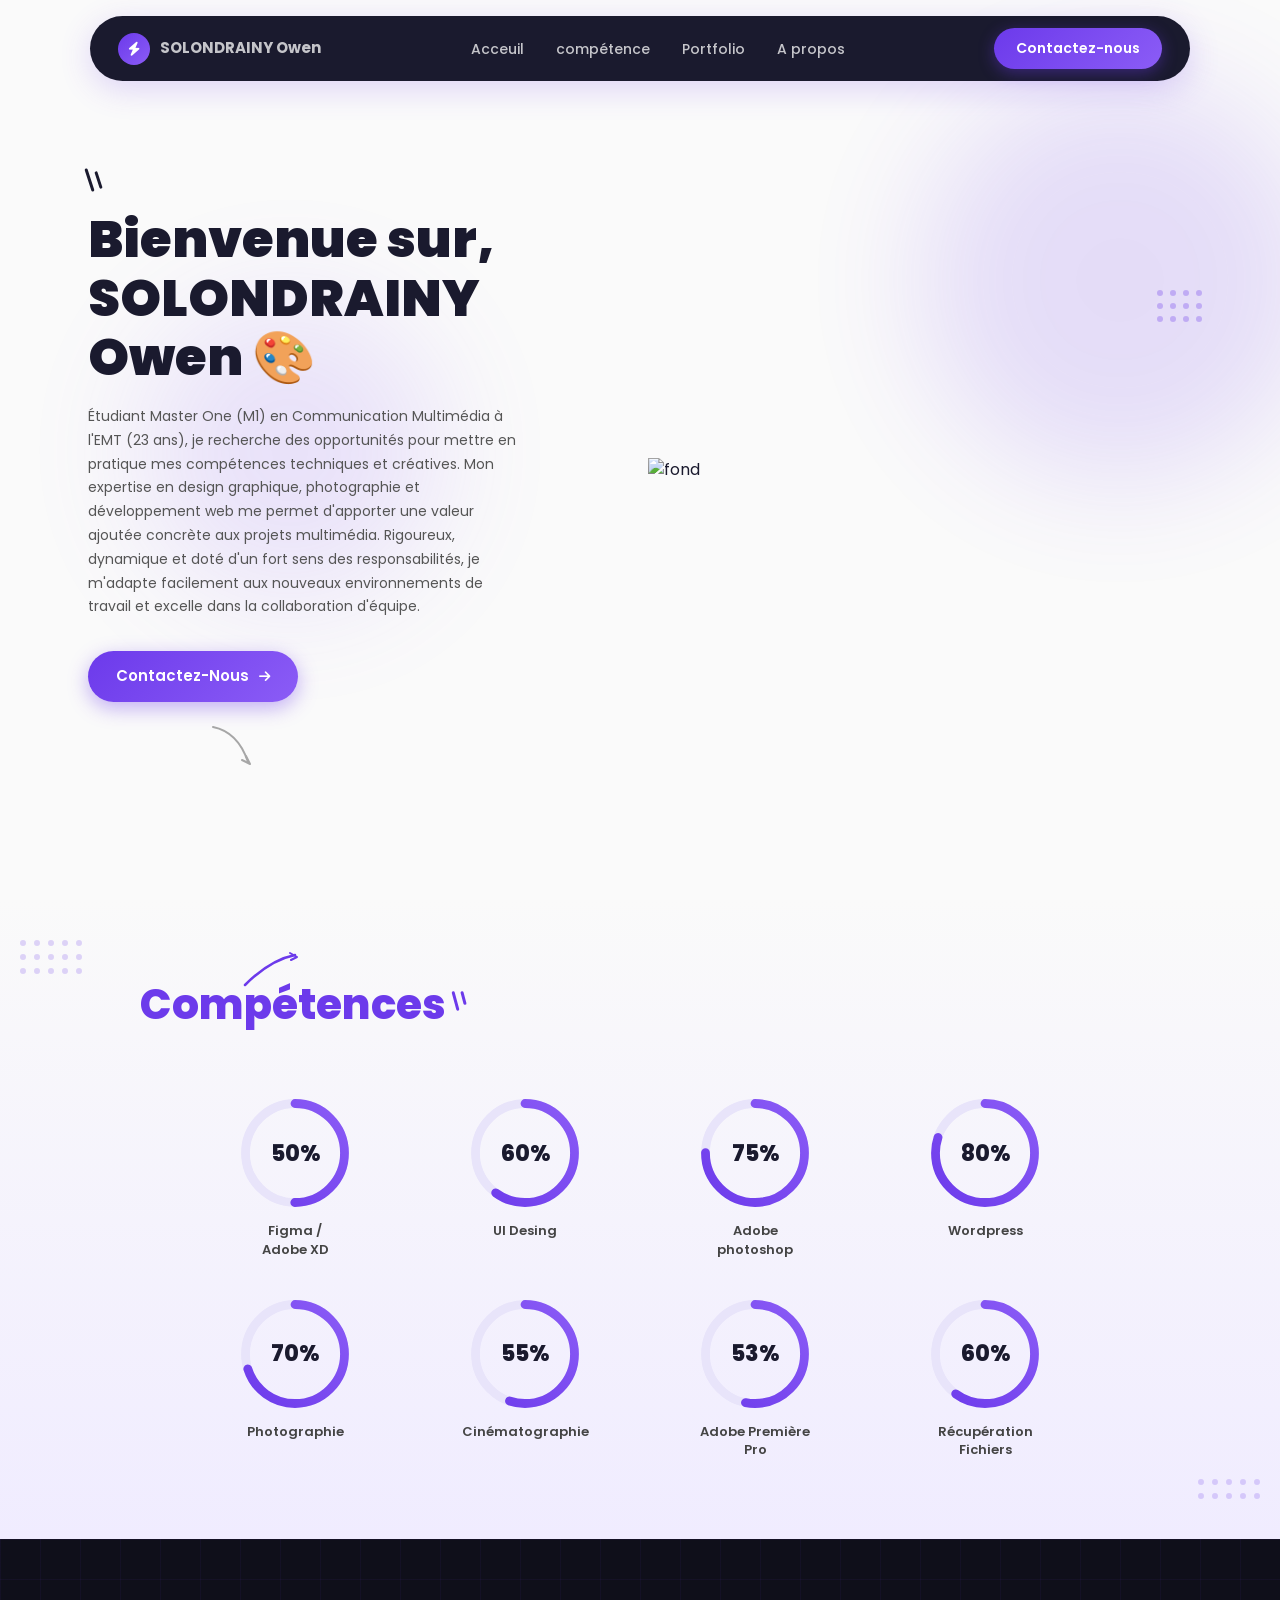
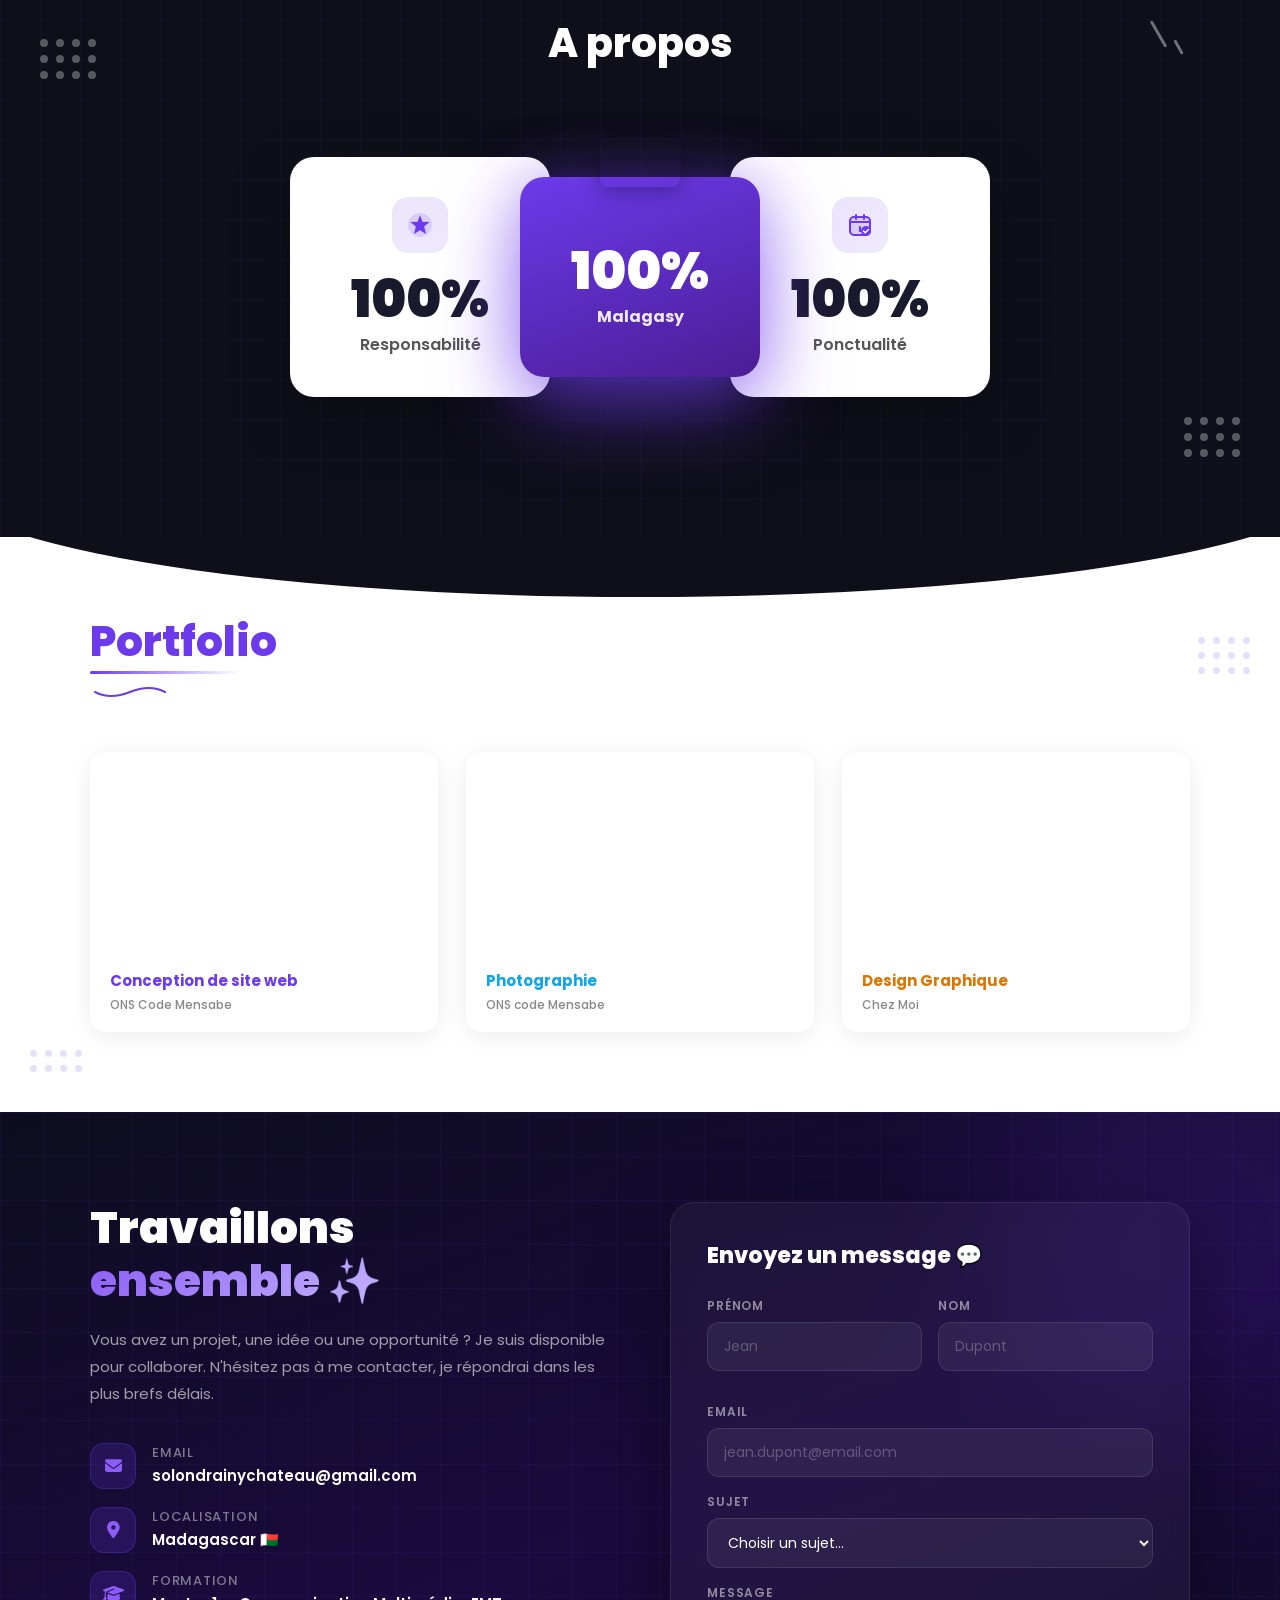
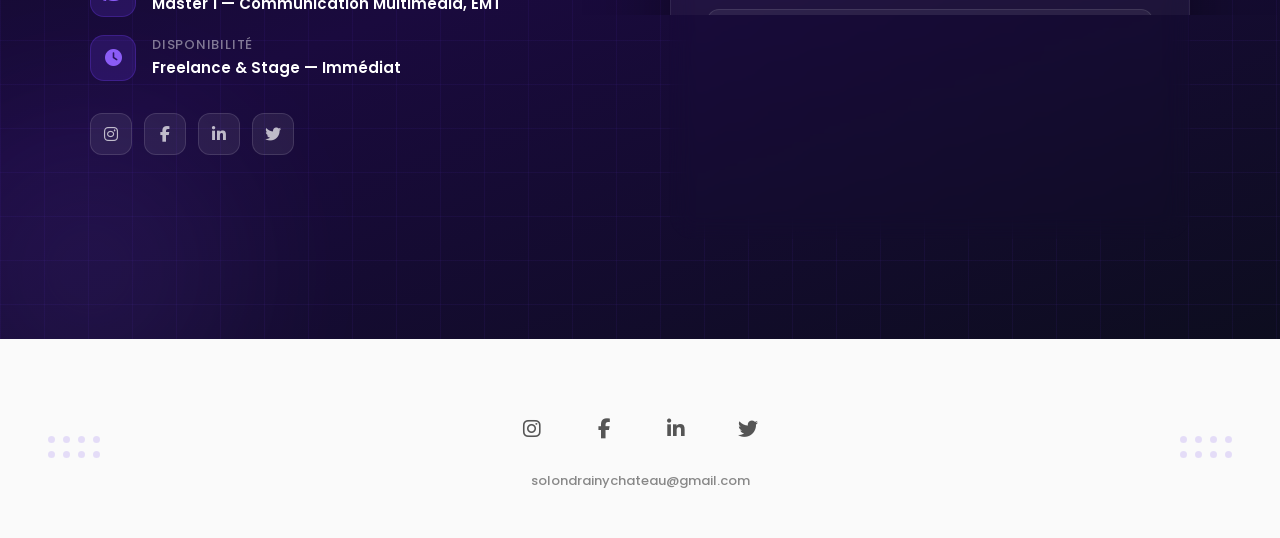
==== index.html @ dc19fdae "Add files via upload" ====
<!DOCTYPE html>
<html lang="fr">
<head>
<meta charset="UTF-8" />
<meta name="viewport" content="width=device-width, initial-scale=1.0" />
<title>Portfolio — SOLONDRAINY Owen</title>
<link href="https://fonts.googleapis.com/css2?family=Poppins:wght@400;500;600;700;800;900&family=Inter:wght@400;500;600&display=swap" rel="stylesheet" />
<link rel="stylesheet" href="https://cdnjs.cloudflare.com/ajax/libs/font-awesome/6.5.0/css/all.min.css" />
<link rel="stylesheet" href="https://cdn.jsdelivr.net/npm/bootstrap@5.3.3/dist/css/bootstrap.min.css" integrity="sha384-QWTKZyjpPEjISv5WaRU9OFeRpok6YctnYmDr5pNlyT2bRjXh0JMhjY6hW+ALEwIH" crossorigin="anonymous" />
<link rel="stylesheet" href="style.css" />
</head>
<body>
<!-- NAVBAR -->
<nav>
  <a href="#" class="nav-logo">
    <div class="logo-icon"><i class="fas fa-bolt"></i></div>
    SOLONDRAINY Owen
  </a>
  <ul class="nav-links" id="navLinks">
    <li><a href="index.html">Acceuil</a></li>
    <li><a href="competences.html">compétence</a></li>
    <li><a href="portfolio.html">Portfolio</a></li>
    <li><a href="about.html">A propos</a></li>
    
  </ul>
  <a href="contact.html" class="nav-cta">Contactez-nous</a>
  <button class="nav-hamburger" id="hamburger" aria-label="Menu">
    <span></span><span></span><span></span>
  </button>
</nav>
<!-- SVG GRADIENT DEFINITION -->
<svg width="0" height="0" style="position:absolute">
  <defs>
    <linearGradient id="purpleGrad" x1="0%" y1="0%" x2="100%" y2="100%">
      <stop offset="0%" style="stop-color:#6C3AEB"/>
      <stop offset="100%" style="stop-color:#8B5CF6"/>
    </linearGradient>
  </defs>
</svg>
<!-- HERO -->
<section id="hero">
  <div class="blob blob-1"></div>
  <div class="blob blob-2"></div>

  <div class="hero-content">
    <!-- Left -->
    <div class="hero-left fade-up">
      <!-- Deco lines top -->
      <div style="display:flex;gap:6px;margin-bottom:18px;align-items:flex-end;">
        <div style="width:3px;height:24px;background:#1a1a2e;border-radius:3px;transform:rotate(-18deg);"></div>
        <div style="width:3px;height:18px;background:#1a1a2e;border-radius:3px;transform:rotate(-18deg);margin-bottom:3px;"></div>
      </div>

      <h1 class="hero-title">
        Bienvenue sur,<br>
        SOLONDRAINY Owen 🎨
      </h1>

      <p class="hero-subtitle">
        Étudiant Master One (M1) en Communication Multimédia à l'EMT (23 ans), je recherche des opportunités pour mettre en pratique mes compétences techniques et créatives. Mon expertise en design graphique, photographie et développement web me permet d'apporter une valeur ajoutée concrète aux projets multimédia. Rigoureux, dynamique et doté d'un fort sens des responsabilités, je m'adapte facilement aux nouveaux environnements de travail et excelle dans la collaboration d'équipe.
      </p>


      <a href="contact.html" class="hero-btn">
        Contactez-Nous <i class="fas fa-arrow-right" style="font-size:13px;"></i>
      </a>

      <!-- Arrow deco -->
      <div class="hero-arrow-deco" style="margin-top:20px;opacity:0.5;color:#555;">
        <svg width="60" height="50" viewBox="0 0 60 50" fill="none">
          <path d="M5 5 Q30 10 40 40" stroke="#555" stroke-width="2" fill="none" stroke-linecap="round"/>
          <path d="M34 38 L42 42 L38 34" stroke="#555" stroke-width="2" fill="none" stroke-linecap="round" stroke-linejoin="round"/>
        </svg>
      </div>
    </div>

    <!-- Right: illustration -->
    <div class="hero-right fade-up delay-2">
      <img src="images/owends.png" alt="fond" style="position: absolute; left: 0; width: 85%; object-fit: cover; z-index: 0;">

      <!-- Background dots -->
      <div style="position:absolute;top:10px;right:-10px;display:grid;grid-template-columns:repeat(4,1fr);gap:7px;opacity:0.3;" >
        
        <span style="display:block;width:6px;height:6px;background:var(--purple);border-radius:50%;"></span>
        <span style="display:block;width:6px;height:6px;background:var(--purple);border-radius:50%;"></span>
        <span style="display:block;width:6px;height:6px;background:var(--purple);border-radius:50%;"></span>
        <span style="display:block;width:6px;height:6px;background:var(--purple);border-radius:50%;"></span>
        <span style="display:block;width:6px;height:6px;background:var(--purple);border-radius:50%;"></span>
        <span style="display:block;width:6px;height:6px;background:var(--purple);border-radius:50%;"></span>
        <span style="display:block;width:6px;height:6px;background:var(--purple);border-radius:50%;"></span>
        <span style="display:block;width:6px;height:6px;background:var(--purple);border-radius:50%;"></span>
        <span style="display:block;width:6px;height:6px;background:var(--purple);border-radius:50%;"></span>
        <span style="display:block;width:6px;height:6px;background:var(--purple);border-radius:50%;"></span>
        <span style="display:block;width:6px;height:6px;background:var(--purple);border-radius:50%;"></span>
        <span style="display:block;width:6px;height:6px;background:var(--purple);border-radius:50%;"></span>
      </div>

     
    </div>
  </div>
</section>
<!-- COMPÉTENCES -->
<section id="competences">
  <!-- bg dots left -->
  <div class="comp-dots" style="top:40px;left:20px;">
    <span></span><span></span><span></span><span></span><span></span>
    <span></span><span></span><span></span><span></span><span></span>
    <span></span><span></span><span></span><span></span><span></span>
  </div>
  <!-- bg dots right -->
  <div class="comp-dots" style="bottom:40px;right:20px;">
    <span></span><span></span><span></span><span></span><span></span>
    <span></span><span></span><span></span><span></span><span></span>
  </div>

  <div class="container-custom-1000">
    <div class="section-header fade-up">
      <!-- deco lines -->
      <div style="position:relative;display:inline-flex;align-items:center;gap:8px;">
        <svg width="60" height="40" viewBox="0 0 60 40" fill="none" style="position:absolute;top:-30px;left:100px;">
          <path d="M5 35 Q30 10 55 5" stroke="#6C3AEB" stroke-width="2.5" fill="none" stroke-linecap="round"/>
          <path d="M50 3 L57 7 L51 10" stroke="#6C3AEB" stroke-width="2" fill="none" stroke-linecap="round" stroke-linejoin="round"/>
        </svg>
        <h2>Compétences</h2>
        <div style="display:flex;gap:5px;align-items:flex-start;margin-top:-16px;">
          <div style="width:3px;height:20px;background:var(--purple);border-radius:3px;transform:rotate(-15deg);"></div>
          <div style="width:3px;height:14px;background:var(--purple);border-radius:3px;transform:rotate(-15deg);"></div>
        </div>
      </div>
    </div>

    <div class="skills-grid">
      <!-- Row 1 -->
      <div class="skill-item fade-up delay-1" data-percent="50">
        <div class="circle-container">
          <svg viewBox="0 0 100 100">
            <circle class="circle-track" cx="50" cy="50" r="45"/>
            <circle class="circle-fill" cx="50" cy="50" r="45" style="stroke-dasharray:283;stroke-dashoffset:283;"/>
          </svg>
          <div class="circle-label">50%</div>
        </div>
        <div class="skill-name">Figma /<br>Adobe XD</div>
      </div>
      <div class="skill-item fade-up delay-2" data-percent="60">
        <div class="circle-container">
          <svg viewBox="0 0 100 100">
            <circle class="circle-track" cx="50" cy="50" r="45"/>
            <circle class="circle-fill" cx="50" cy="50" r="45"/>
          </svg>
          <div class="circle-label">60%</div>
        </div>
        <div class="skill-name">UI Desing</div>
      </div>
      <div class="skill-item fade-up delay-3" data-percent="75">
        <div class="circle-container">
          <svg viewBox="0 0 100 100">
            <circle class="circle-track" cx="50" cy="50" r="45"/>
            <circle class="circle-fill" cx="50" cy="50" r="45"/>
          </svg>
          <div class="circle-label">75%</div>
        </div>
        <div class="skill-name">Adobe<br>photoshop</div>
      </div>
      <div class="skill-item fade-up delay-4" data-percent="80">
        <div class="circle-container">
          <svg viewBox="0 0 100 100">
            <circle class="circle-track" cx="50" cy="50" r="45"/>
            <circle class="circle-fill" cx="50" cy="50" r="45"/>
          </svg>
          <div class="circle-label">80%</div>
        </div>
        <div class="skill-name">Wordpress</div>
      </div>

      <!-- Row 2 -->
      <div class="skill-item fade-up delay-1" data-percent="70">
        <div class="circle-container">
          <svg viewBox="0 0 100 100">
            <circle class="circle-track" cx="50" cy="50" r="45"/>
            <circle class="circle-fill" cx="50" cy="50" r="45"/>
          </svg>
          <div class="circle-label">70%</div>
        </div>
        <div class="skill-name">Photographie</div>
      </div>
      <div class="skill-item fade-up delay-2" data-percent="55">
        <div class="circle-container">
          <svg viewBox="0 0 100 100">
            <circle class="circle-track" cx="50" cy="50" r="45"/>
            <circle class="circle-fill" cx="50" cy="50" r="45"/>
          </svg>
          <div class="circle-label">55%</div>
        </div>
        <div class="skill-name">Cinématographie</div>
      </div>
      <div class="skill-item fade-up delay-3" data-percent="53">
        <div class="circle-container">
          <svg viewBox="0 0 100 100">
            <circle class="circle-track" cx="50" cy="50" r="45"/>
            <circle class="circle-fill" cx="50" cy="50" r="45"/>
          </svg>
          <div class="circle-label">53%</div>
        </div>
        <div class="skill-name">Adobe Première<br>Pro</div>
      </div>
      <div class="skill-item fade-up delay-4" data-percent="60">
        <div class="circle-container">
          <svg viewBox="0 0 100 100">
            <circle class="circle-track" cx="50" cy="50" r="45"/>
            <circle class="circle-fill" cx="50" cy="50" r="45"/>
          </svg>
          <div class="circle-label">60%</div>
        </div>
        <div class="skill-name">Récupération<br>Fichiers</div>
      </div>
    </div>
  </div>
</section>
<!-- À PROPOS -->
<section id="about">
  <!-- Decorative elements -->
  <div class="about-corner-dots tl">
    <span></span><span></span><span></span><span></span>
    <span></span><span></span><span></span><span></span>
    <span></span><span></span><span></span><span></span>
  </div>
  <div class="about-corner-dots br">
    <span></span><span></span><span></span><span></span>
    <span></span><span></span><span></span><span></span>
    <span></span><span></span><span></span><span></span>
  </div>

  <!-- Slash decorations -->
  <div class="about-slash" style="top:80px;right:120px;transform:rotate(-30deg);"></div>
  <div class="about-slash" style="top:100px;right:100px;transform:rotate(-30deg);height:16px;"></div>

  <h2 class="about-title fade-up">A propos</h2>

  <div class="about-cards-wrapper">
    <!-- Left card: Responsabilité -->
    <div class="about-card-side fade-up delay-1">
      <div class="about-card-icon purple-bg">
        <!-- Star/medal icon -->
        <svg width="28" height="28" viewBox="0 0 28 28" fill="none">
          <circle cx="14" cy="14" r="12" fill="#6C3AEB" opacity="0.15"/>
          <path d="M14 4 L16.4 10.8 L23.6 11 L18.2 15.6 L20 23 L14 19.2 L8 23 L9.8 15.6 L4.4 11 L11.6 10.8 Z" fill="#6C3AEB"/>
        </svg>
      </div>
      <div class="about-card-percent">100%</div>
      <div class="about-card-label">Responsabilité</div>
    </div>

    <!-- Center card: Malagasy -->
    <div class="about-card-center fade-up">
      <!-- Flag on top -->
      <div class="flag-container">
      </div>
      <div class="center-percent">100%</div>
      <div class="center-label">Malagasy</div>
    </div>

    <!-- Right card: Ponctualité -->
    <div class="about-card-side fade-up delay-2">
      <div class="about-card-icon purple-bg">
        <!-- Calendar/clock icon -->
        <svg width="28" height="28" viewBox="0 0 28 28" fill="none">
          <rect x="4" y="6" width="20" height="18" rx="4" fill="#6C3AEB" opacity="0.15"/>
          <rect x="4" y="6" width="20" height="18" rx="4" stroke="#6C3AEB" stroke-width="2"/>
          <path d="M4 11 H24" stroke="#6C3AEB" stroke-width="2"/>
          <rect x="9" y="3" width="2" height="6" rx="1" fill="#6C3AEB"/>
          <rect x="17" y="3" width="2" height="6" rx="1" fill="#6C3AEB"/>
          <path d="M14 16 L14 20 L17 20" stroke="#6C3AEB" stroke-width="2" stroke-linecap="round"/>
          <!-- Checkmark -->
          <circle cx="20" cy="20" r="5" fill="#6C3AEB"/>
          <path d="M17.5 20 L19.2 21.8 L22.5 18.5" stroke="white" stroke-width="1.5" stroke-linecap="round" stroke-linejoin="round"/>
        </svg>
      </div>
      <div class="about-card-percent">100%</div>
      <div class="about-card-label">Ponctualité</div>
    </div>
  </div>
</section>
<!-- PORTFOLIO -->
<section id="portfolio">
  <!-- dots top-right -->
  <div class="portfolio-dots" style="top:100px;right:30px;z-index:1;">
    <span></span><span></span><span></span><span></span>
    <span></span><span></span><span></span><span></span>
    <span></span><span></span><span></span><span></span>
  </div>
  <!-- dots bottom-left -->
  <div class="portfolio-dots" style="bottom:40px;left:30px;z-index:1;">
    <span></span><span></span><span></span><span></span>
    <span></span><span></span><span></span><span></span>
  </div>

  <div class="container-custom-1100" style="position:relative;z-index:1;">
    <div class="portfolio-header fade-up">
      <h2>Portfolio
        <div class="portfolio-underline"></div>
      </h2>
      <!-- Deco underline curl -->
      <svg width="80" height="20" viewBox="0 0 80 20" fill="none" style="display:block;margin-top:6px;">
        <path d="M5 10 Q20 18 40 10 Q60 2 75 10" stroke="#6C3AEB" stroke-width="2" fill="none" stroke-linecap="round"/>
      </svg>
    </div>

    <div class="portfolio-grid">
      <!-- Card 1: Conception de site web -->
      <div class="portfolio-card fade-up delay-1">
        <div class="portfolio-card-img">
          <div class="img-placeholder" style="background-image: url(images/Actualites.jpeg); background-size: cover; background-position: center;" >
          
          </div>
        </div>
        <div class="portfolio-card-body">
          <div class="portfolio-card-title">Conception de site web</div>
          <div class="portfolio-card-sub">ONS Code Mensabe</div>
        </div>
      </div>

      <!-- Card 2: Photographie -->
      <div class="portfolio-card fade-up delay-2">
        <div class="portfolio-card-img">
          <div class="img-placeholder" style="background-image: url(images/IMG_0051.jpg); background-size: cover; background-position: center;" >
           
          </div>
        </div>
        <div class="portfolio-card-body">
          <div class="portfolio-card-title" style="color:#0EA5E9;">Photographie</div>
          <div class="portfolio-card-sub">ONS code Mensabe</div>
        </div>
      </div>

      <!-- Card 3: Design Graphique -->
      <div class="portfolio-card fade-up delay-3">
        <div class="portfolio-card-img">
          <div class="img-placeholder" style="background-image: url(images/388.jpg); background-size: cover; background-position: center;" >

          </div>
        </div>
        <div class="portfolio-card-body">
          <div class="portfolio-card-title" style="color:#D97706;">Design Graphique</div>
          <div class="portfolio-card-sub">Chez Moi</div>
        </div>
      </div>
    </div>
  </div>
</section>
<!-- CONTACT -->
<section id="contact">
  <!-- Glow orbs -->
  <div class="glow-orb" style="width:400px;height:400px;background:#6C3AEB;top:-100px;right:-100px;opacity:0.12;"></div>
  <div class="glow-orb" style="width:300px;height:300px;background:#8B5CF6;bottom:-80px;left:-60px;opacity:0.1;"></div>

  <div class="contact-inner">
    <!-- LEFT: info -->
    <div class="contact-left fade-up">
      <h2>Travaillons<br><span>ensemble ✨</span></h2>
      <p>Vous avez un projet, une idée ou une opportunité ? Je suis disponible pour collaborer. N'hésitez pas à me contacter, je répondrai dans les plus brefs délais.</p>

      <div class="contact-info-list">
        <div class="contact-info-item">
          <div class="contact-info-icon"><i class="fas fa-envelope"></i></div>
          <div class="contact-info-text">
            <strong>Email</strong>
            <a href="mailto:solondrainychateau@gmail.com">solondrainychateau@gmail.com</a>
          </div>
        </div>
        <div class="contact-info-item">
          <div class="contact-info-icon"><i class="fas fa-map-marker-alt"></i></div>
          <div class="contact-info-text">
            <strong>Localisation</strong>
            <span>Madagascar 🇲🇬</span>
          </div>
        </div>
        <div class="contact-info-item">
          <div class="contact-info-icon"><i class="fas fa-graduation-cap"></i></div>
          <div class="contact-info-text">
            <strong>Formation</strong>
            <span>Master 1 — Communication Multimédia, EMT</span>
          </div>
        </div>
        <div class="contact-info-item">
          <div class="contact-info-icon"><i class="fas fa-clock"></i></div>
          <div class="contact-info-text">
            <strong>Disponibilité</strong>
            <span>Freelance & Stage — Immédiat</span>
          </div>
        </div>
      </div>

      <!-- Social -->
      <div class="contact-socials">
        <a href="#" class="contact-social-btn" aria-label="Instagram"><i class="fab fa-instagram"></i></a>
        <a href="#" class="contact-social-btn" aria-label="Facebook"><i class="fab fa-facebook-f"></i></a>
        <a href="#" class="contact-social-btn" aria-label="LinkedIn"><i class="fab fa-linkedin-in"></i></a>
        <a href="#" class="contact-social-btn" aria-label="Twitter"><i class="fab fa-twitter"></i></a>
      </div>
    </div>

    <!-- RIGHT: form -->
    <div class="contact-form fade-up delay-2">
      <h3>Envoyez un message 💬</h3>

      <div class="form-row">
        <div class="form-group">
          <label>Prénom</label>
          <input type="text" id="firstName" placeholder="Jean" />
        </div>
        <div class="form-group">
          <label>Nom</label>
          <input type="text" id="lastName" placeholder="Dupont" />
        </div>
      </div>

      <div class="form-group">
        <label>Email</label>
        <input type="email" id="emailInput" placeholder="jean.dupont@email.com" />
      </div>

      <div class="form-group">
        <label>Sujet</label>
        <select id="subjectSelect">
          <option value="" disabled selected>Choisir un sujet…</option>
          <option>Projet Web</option>
          <option>Design Graphique</option>
          <option>Photographie</option>
          <option>Collaboration</option>
          <option>Stage / Alternance</option>
          <option>Autre</option>
        </select>
      </div>

      <div class="form-group">
        <label>Message</label>
        <textarea id="messageInput" placeholder="Décrivez votre projet ou votre demande…"></textarea>
      </div>

      <button class="form-submit" id="submitBtn" onclick="handleSubmit()">
        <i class="fas fa-paper-plane"></i>
        Envoyer le message
      </button>
    </div>
  </div>
</section>
<!-- Toast notification -->
<div class="toast" id="toast">
  <i class="fas fa-check-circle"></i>
  Message envoyé avec succès !
</div>

<!-- FOOTER -->
<footer>
  <div class="footer-inner" style="position:relative;padding:20px 0 16px;">
    <!-- Dots left -->
    <div style="position:absolute;left:0;top:50%;transform:translateY(-50%);display:grid;grid-template-columns:repeat(4,1fr);gap:8px;opacity:0.15;">
      <span style="display:block;width:7px;height:7px;background:var(--purple);border-radius:50%;"></span>
      <span style="display:block;width:7px;height:7px;background:var(--purple);border-radius:50%;"></span>
      <span style="display:block;width:7px;height:7px;background:var(--purple);border-radius:50%;"></span>
      <span style="display:block;width:7px;height:7px;background:var(--purple);border-radius:50%;"></span>
      <span style="display:block;width:7px;height:7px;background:var(--purple);border-radius:50%;"></span>
      <span style="display:block;width:7px;height:7px;background:var(--purple);border-radius:50%;"></span>
      <span style="display:block;width:7px;height:7px;background:var(--purple);border-radius:50%;"></span>
      <span style="display:block;width:7px;height:7px;background:var(--purple);border-radius:50%;"></span>
    </div>
    <!-- Dots right -->
    <div style="position:absolute;right:0;top:50%;transform:translateY(-50%);display:grid;grid-template-columns:repeat(4,1fr);gap:8px;opacity:0.15;">
      <span style="display:block;width:7px;height:7px;background:var(--purple);border-radius:50%;"></span>
      <span style="display:block;width:7px;height:7px;background:var(--purple);border-radius:50%;"></span>
      <span style="display:block;width:7px;height:7px;background:var(--purple);border-radius:50%;"></span>
      <span style="display:block;width:7px;height:7px;background:var(--purple);border-radius:50%;"></span>
      <span style="display:block;width:7px;height:7px;background:var(--purple);border-radius:50%;"></span>
      <span style="display:block;width:7px;height:7px;background:var(--purple);border-radius:50%;"></span>
      <span style="display:block;width:7px;height:7px;background:var(--purple);border-radius:50%;"></span>
      <span style="display:block;width:7px;height:7px;background:var(--purple);border-radius:50%;"></span>
    </div>

    <div class="footer-social">
      <a href="#" aria-label="Instagram"><i class="fab fa-instagram"></i></a>
      <a href="#" aria-label="Facebook"><i class="fab fa-facebook-f"></i></a>
      <a href="#" aria-label="LinkedIn"><i class="fab fa-linkedin-in"></i></a>
      <a href="#" aria-label="Twitter"><i class="fab fa-twitter"></i></a>
    </div>
    <div class="footer-email">solondrainychateau@gmail.com</div>
  </div>
</footer>
<script src="script.js"></script>
</body>
</html>
---- style.css ----
*, *::before, *::after { box-sizing: border-box; margin: 0; padding: 0; }

  :root {
    --purple: #6C3AEB;
    --purple-light: #8B5CF6;
    --purple-dark: #4C1D95;
    --purple-glow: rgba(108,58,235,0.25);
    --bg-dark: #0F0F1A;
    --bg-dark2: #141428;
    --white: #ffffff;
    --text-gray: #6B7280;
    --text-dark: #1a1a2e;
    --card-bg: #ffffff;
    --circle-track: #E8E4FA;
    --circle-fill: #6C3AEB;
  }

  html { scroll-behavior: smooth; }

  body {
    font-family: 'Poppins', sans-serif;
    background: #fafafa;
    color: #1a1a2e;
    overflow-x: hidden;
  }

  /* ========== NAVBAR ========== */
  nav {
    position: fixed;
    top: 16px;
    left: 50%;
    transform: translateX(-50%);
    width: calc(100% - 48px);
    max-width: 1100px;
    background: #1a1a2e;
    border-radius: 50px;
    padding: 12px 28px;
    display: flex;
    align-items: center;
    justify-content: space-between;
    z-index: 1000;
    box-shadow: 0 8px 32px rgba(108,58,235,0.2);
  }

  .nav-logo {
    display: flex;
    align-items: center;
    gap: 10px;
    color: white;
    font-weight: 700;
    font-size: 15px;
    text-decoration: none;
  }

  .nav-logo .logo-icon {
    width: 32px;
    height: 32px;
    background: linear-gradient(135deg, #6C3AEB, #8B5CF6);
    border-radius: 50%;
    display: flex;
    align-items: center;
    justify-content: center;
    color: white;
    font-size: 14px;
  }

  .nav-links {
    display: flex;
    gap: 32px;
    list-style: none;
  }

  .nav-links a {
    color: rgba(255,255,255,0.75);
    text-decoration: none;
    font-size: 14px;
    font-weight: 500;
    transition: color 0.3s;
    position: relative;
  }

  .nav-links a:hover { color: white; }

  .nav-links a::after {
    content: '';
    position: absolute;
    bottom: -3px;
    left: 0;
    width: 0;
    height: 2px;
    background: var(--purple-light);
    transition: width 0.3s;
    border-radius: 2px;
  }

  .nav-links a:hover::after { width: 100%; }

  .nav-cta {
    background: linear-gradient(135deg, #6C3AEB, #8B5CF6);
    color: white;
    border: none;
    padding: 10px 22px;
    border-radius: 50px;
    font-size: 14px;
    font-weight: 600;
    cursor: pointer;
    text-decoration: none;
    transition: transform 0.2s, box-shadow 0.2s;
    box-shadow: 0 4px 16px rgba(108,58,235,0.4);
  }

  .nav-cta:hover {
    transform: translateY(-2px);
    box-shadow: 0 8px 24px rgba(108,58,235,0.5);
  }

  .nav-hamburger {
    display: none;
    flex-direction: column;
    gap: 5px;
    cursor: pointer;
    background: none;
    border: none;
    padding: 4px;
  }

  .nav-hamburger span {
    display: block;
    width: 24px;
    height: 2px;
    background: white;
    border-radius: 2px;
    transition: all 0.3s;
  }

  /* ========== HERO ========== */
  #hero {
    min-height: 100vh;
    display: flex;
    align-items: center;
    padding: 100px 48px 60px;
    max-width: 1200px;
    margin: 0 auto;
    position: relative;
  }

  .hero-content {
    display: flex;
    align-items: center;
    justify-content: space-between;
    width: 100%;
    gap: 40px;
  }

  .hero-left {
    flex: 1;
    max-width: 520px;
  }

  .hero-deco-line {
    display: flex;
    gap: 6px;
    margin-bottom: 20px;
  }

  .hero-deco-line span {
    display: inline-block;
    width: 3px;
    border-radius: 3px;
  }

  .hero-deco-line span:nth-child(1) { height: 22px; background: #1a1a2e; transform: rotate(-20deg); }
  .hero-deco-line span:nth-child(2) { height: 16px; background: #1a1a2e; transform: rotate(-20deg); margin-top: 4px; }

  .hero-title {
    font-size: clamp(32px, 4vw, 52px);
    font-weight: 900;
    line-height: 1.15;
    color: #1a1a2e;
    margin-bottom: 18px;
  }

  .hero-subtitle {
    font-size: 14px;
    line-height: 1.7;
    color: #555;
    font-weight: 400;
    margin-bottom: 32px;
    max-width: 440px;
  }

  .hero-btn {
    display: inline-flex;
    align-items: center;
    gap: 10px;
    background: linear-gradient(135deg, #6C3AEB, #8B5CF6);
    color: white;
    padding: 14px 28px;
    border-radius: 50px;
    text-decoration: none;
    font-weight: 600;
    font-size: 15px;
    transition: transform 0.2s, box-shadow 0.2s;
    box-shadow: 0 6px 20px rgba(108,58,235,0.4);
  }

  .hero-btn:hover {
    transform: translateY(-3px);
    box-shadow: 0 12px 32px rgba(108,58,235,0.5);
  }

  .hero-arrow {
    display: inline-block;
    margin-left: 16px;
    margin-top: 8px;
  }

  .hero-right {
    flex: 1;
    display: flex;
    justify-content: center;
    align-items: center;
    position: relative;
    min-height: 380px;
  }

  /* Illustration mockup */
  .hero-illustration {
    position: relative;
    width: 400px;
    height: 340px;
    animation: float 4s ease-in-out infinite;
  }

  @keyframes float {
    0%, 100% { transform: translateY(0); }
    50% { transform: translateY(-14px); }
  }

  .mock-window {
    position: absolute;
    top: 20px;
    right: 0;
    width: 280px;
    height: 210px;
    background: white;
    border-radius: 16px;
    box-shadow: 0 20px 60px rgba(0,0,0,0.12);
    overflow: hidden;
  }

  .mock-titlebar {
    background: #f0f0f5;
    height: 32px;
    display: flex;
    align-items: center;
    padding: 0 12px;
    gap: 6px;
  }

  .mock-titlebar span {
    width: 10px;
    height: 10px;
    border-radius: 50%;
    background: #ddd;
  }

  .mock-titlebar span:nth-child(1) { background: #FF5F57; }
  .mock-titlebar span:nth-child(2) { background: #FFBD2E; }
  .mock-titlebar span:nth-child(3) { background: #28C840; }

  .mock-body {
    padding: 16px;
  }

  /* Mini chart */
  .mini-chart {
    width: 100%;
    height: 100px;
  }

  /* Character figure */
  .hero-char {
    position: absolute;
    bottom: 0;
    left: 40px;
    width: 160px;
    height: 200px;
  }

  /* Tree decorations */
  .hero-trees {
    position: absolute;
    bottom: 0;
    right: 20px;
    display: flex;
    gap: 8px;
    align-items: flex-end;
  }

  .tree {
    display: flex;
    flex-direction: column;
    align-items: center;
    gap: 2px;
  }

  .tree-top { border-radius: 50% 50% 0 0; }
  .tree-trunk { width: 8px; background: #8B6914; border-radius: 2px; }

  /* Decorative dots */
  .hero-dots {
    position: absolute;
    width: 80px;
    height: 80px;
    display: grid;
    grid-template-columns: repeat(4,1fr);
    gap: 6px;
  }

  .hero-dots span {
    width: 6px;
    height: 6px;
    background: var(--purple-light);
    border-radius: 50%;
    opacity: 0.5;
  }

  .dots-tr { top: 20px; right: -20px; }
  .dots-bl { bottom: 40px; left: -30px; }

  /* Page background blobs */
  .blob {
    position: absolute;
    border-radius: 50%;
    filter: blur(60px);
    opacity: 0.15;
    pointer-events: none;
    z-index: -1;
  }

  .blob-1 { width: 400px; height: 400px; background: #6C3AEB; top: 80px; right: -80px; }
  .blob-2 { width: 300px; height: 300px; background: #8B5CF6; top: 300px; left: 100px; }

  /* ========== COMPETENCES ========== */
  #competences {
    padding: 80px 48px;
    background: linear-gradient(180deg, #fafafa 0%, #f0ecff 100%);
    position: relative;
  }

  .section-header {
    display: flex;
    align-items: center;
    gap: 12px;
    margin-bottom: 60px;
  }

  .section-header h2 {
    font-size: clamp(28px, 4vw, 42px);
    font-weight: 800;
    color: var(--purple);
  }

  .section-deco {
    display: flex;
    gap: 4px;
    align-items: center;
  }

  .section-deco span {
    display: inline-block;
    background: var(--purple);
    border-radius: 3px;
    opacity: 0.5;
  }

  .skills-grid {
    display: grid;
    grid-template-columns: repeat(4, 1fr);
    gap: 40px 20px;
    max-width: 900px;
    margin: 0 auto;
  }

  .skill-item {
    display: flex;
    flex-direction: column;
    align-items: center;
    gap: 14px;
    transition: transform 0.25s;
  }

  .skill-item:hover { transform: scale(1.06); }

  .circle-container {
    position: relative;
    width: 110px;
    height: 110px;
  }

  .circle-container svg {
    transform: rotate(-90deg);
    width: 110px;
    height: 110px;
  }

  .circle-track {
    fill: none;
    stroke: #E8E4FA;
    stroke-width: 8;
  }

  .circle-fill {
    fill: none;
    stroke: url(#purpleGrad);
    stroke-width: 8;
    stroke-linecap: round;
    stroke-dasharray: 283;
    stroke-dashoffset: 283;
    transition: stroke-dashoffset 1.4s cubic-bezier(0.4,0,0.2,1);
  }

  .circle-label {
    position: absolute;
    inset: 0;
    display: flex;
    align-items: center;
    justify-content: center;
    font-size: 22px;
    font-weight: 800;
    color: #1a1a2e;
  }

  .skill-name {
    font-size: 13px;
    font-weight: 600;
    color: #444;
    text-align: center;
    line-height: 1.4;
  }

  /* Background dots */
  .comp-dots {
    position: absolute;
    display: grid;
    grid-template-columns: repeat(5,1fr);
    gap: 8px;
    opacity: 0.2;
  }

  .comp-dots span {
    width: 6px;
    height: 6px;
    background: var(--purple);
    border-radius: 50%;
    display: block;
  }

  /* ========== ABOUT ========== */
  #about {
    background: #0F0F1A;
    padding: 80px 48px 100px;
    position: relative;
    overflow: hidden;
  }

  #about::before {
    content: '';
    position: absolute;
    inset: 0;
    background-image: 
      linear-gradient(rgba(108,58,235,0.06) 1px, transparent 1px),
      linear-gradient(90deg, rgba(108,58,235,0.06) 1px, transparent 1px);
    background-size: 40px 40px;
  }

  .about-title {
    text-align: center;
    font-size: clamp(28px, 4vw, 40px);
    font-weight: 800;
    color: white;
    margin-bottom: 70px;
    position: relative;
    z-index: 1;
  }

  /* Decorative corners */
  .about-corner-dots {
    position: absolute;
    display: grid;
    grid-template-columns: repeat(4,1fr);
    gap: 8px;
    opacity: 0.3;
    z-index: 1;
  }

  .about-corner-dots span {
    width: 8px;
    height: 8px;
    background: white;
    border-radius: 50%;
    display: block;
  }

  .about-corner-dots.tl { top: 100px; left: 40px; }
  .about-corner-dots.br { bottom: 80px; right: 40px; }

  /* Deco lines */
  .about-deco-line {
    position: absolute;
    background: rgba(255,255,255,0.3);
    border-radius: 3px;
    z-index: 1;
  }

  .about-cards-wrapper {
    display: flex;
    justify-content: center;
    align-items: center;
    position: relative;
    z-index: 2;
    gap: 0;
    padding: 20px 0 40px;
  }

  /* Side cards */
  .about-card-side {
    background: white;
    border-radius: 24px;
    width: 260px;
    padding: 40px 30px;
    text-align: center;
    box-shadow: 0 20px 60px rgba(0,0,0,0.3);
    position: relative;
    z-index: 1;
    transition: transform 0.3s, box-shadow 0.3s;
  }

  .about-card-side:first-child { margin-right: -30px; }
  .about-card-side:last-child { margin-left: -30px; }

  .about-card-side:hover {
    transform: translateY(-6px);
    box-shadow: 0 30px 80px rgba(0,0,0,0.4);
  }

  .about-card-icon {
    width: 56px;
    height: 56px;
    border-radius: 16px;
    display: flex;
    align-items: center;
    justify-content: center;
    margin: 0 auto 20px;
    font-size: 24px;
  }

  .about-card-icon.purple-bg {
    background: linear-gradient(135deg, #6C3AEB22, #8B5CF622);
  }

  .about-card-percent {
    font-size: 52px;
    font-weight: 900;
    color: #1a1a2e;
    line-height: 1;
    margin-bottom: 8px;
  }

  .about-card-label {
    font-size: 16px;
    font-weight: 600;
    color: #555;
  }

  /* Center card */
  .about-card-center {
    background: linear-gradient(160deg, #6C3AEB, #4C1D95);
    border-radius: 24px;
    width: 240px;
    padding: 48px 30px;
    text-align: center;
    box-shadow: 0 30px 80px rgba(108,58,235,0.6), 0 0 60px rgba(108,58,235,0.3);
    position: relative;
    z-index: 3;
    transition: transform 0.3s;
  }

  .about-card-center:hover { transform: translateY(-8px) scale(1.02); }

  /* Flag on top of center card */
  .flag-container {
    position: absolute;
    top: -40px;
    left: 50%;
    transform: translateX(-50%);
    width: 80px;
    height: 50px;
    border-radius: 8px;
    overflow: hidden;
    box-shadow: 0 4px 20px rgba(0,0,0,0.3);
  }

  .flag-green { width: 100%; height: 33.33%; background: #008000; }
  .flag-white { width: 100%; height: 33.33%; background: white; position: relative; }
  .flag-white::after {
    content: '';
    position: absolute;
    left: 50%;
    top: 50%;
    transform: translate(-50%, -50%);
    width: 18px;
    height: 18px;
    border-radius: 50%;
    background: #CC0000;
  }
  .flag-red { width: 100%; height: 33.33%; background: #CC0000; }

  .center-percent {
    font-size: 52px;
    font-weight: 900;
    color: white;
    line-height: 1;
    margin-bottom: 8px;
    margin-top: 20px;
  }

  .center-label {
    font-size: 16px;
    font-weight: 700;
    color: rgba(255,255,255,0.9);
  }

  /* Decorative elements in about */
  .about-slash {
    position: absolute;
    width: 3px;
    height: 30px;
    background: white;
    opacity: 0.4;
    border-radius: 3px;
    z-index: 1;
  }

  /* ========== PORTFOLIO ========== */
  #portfolio {
    padding: 80px 48px;
    background: white;
    position: relative;
    overflow: hidden;
  }

  /* Wave top */
  #portfolio::before {
    content: '';
    position: absolute;
    top: -60px;
    left: 0;
    width: 100%;
    height: 120px;
    background: #0F0F1A;
    clip-path: ellipse(55% 100% at 50% 0%);
  }

  .portfolio-header {
    margin-bottom: 50px;
    position: relative;
    z-index: 1;
  }

  .portfolio-header h2 {
    font-size: clamp(28px, 4vw, 42px);
    font-weight: 800;
    color: var(--purple);
    display: inline-block;
    position: relative;
  }

  .portfolio-underline {
    position: absolute;
    bottom: -6px;
    left: 0;
    width: 80%;
    height: 3px;
    background: linear-gradient(90deg, var(--purple), transparent);
    border-radius: 3px;
  }

  .portfolio-grid {
    display: grid;
    grid-template-columns: repeat(3, 1fr);
    gap: 28px;
    position: relative;
    z-index: 1;
  }

  .portfolio-card {
    border-radius: 16px;
    overflow: hidden;
    background: white;
    box-shadow: 0 4px 24px rgba(0,0,0,0.08);
    transition: transform 0.3s, box-shadow 0.3s;
    cursor: pointer;
  }

  .portfolio-card:hover {
    transform: translateY(-6px);
    box-shadow: 0 16px 48px rgba(108,58,235,0.15);
  }

  .portfolio-card-img {
    width: 100%;
    height: 200px;
    overflow: hidden;
    position: relative;
  }

  .portfolio-card-img .img-placeholder {
    background-image: url(images/Actualites.jpeg);
    width: 100%;
    height: 200px;
    display: flex;
    justify-content: center;
    font-size: 48px;
    transition: transform 0.4s;
    
  }

  .portfolio-card:hover .img-placeholder { transform: scale(1.05); }

  .portfolio-card-body {
    padding: 18px 20px;
  }

  .portfolio-card-title {
    font-size: 15px;
    font-weight: 700;
    color: var(--purple);
    margin-bottom: 4px;
  }

  .portfolio-card-sub {
    font-size: 12px;
    color: #888;
    font-weight: 500;
  }

  /* Portfolio bg dots */
  .portfolio-dots {
    position: absolute;
    display: grid;
    grid-template-columns: repeat(4,1fr);
    gap: 8px;
    opacity: 0.15;
  }

  .portfolio-dots span {
    width: 7px;
    height: 7px;
    background: var(--purple);
    border-radius: 50%;
    display: block;
  }

  /* ========== CONTACT ========== */
  #contact {
    padding: 90px 48px 100px;
    background: linear-gradient(160deg, #0d0d1f 0%, #1a0a3e 50%, #0d0d1f 100%);
    position: relative;
    overflow: hidden;
  }

  #contact::before {
    content: '';
    position: absolute;
    inset: 0;
    background-image:
      linear-gradient(rgba(108,58,235,0.07) 1px, transparent 1px),
      linear-gradient(90deg, rgba(108,58,235,0.07) 1px, transparent 1px);
    background-size: 44px 44px;
  }

  /* Glow orbs */
  #contact .glow-orb {
    position: absolute;
    border-radius: 50%;
    filter: blur(80px);
    pointer-events: none;
  }

  .contact-inner {
    max-width: 1100px;
    margin: 0 auto;
    display: grid;
    grid-template-columns: 1fr 1fr;
    gap: 60px;
    align-items: start;
    position: relative;
    z-index: 2;
  }

  .contact-left h2 {
    font-size: clamp(28px, 3.5vw, 44px);
    font-weight: 900;
    color: white;
    line-height: 1.2;
    margin-bottom: 18px;
  }

  .contact-left h2 span {
    background: linear-gradient(135deg, #8B5CF6, #C4B5FD);
    -webkit-background-clip: text;
    -webkit-text-fill-color: transparent;
    background-clip: text;
  }

  .contact-left p {
    font-size: 15px;
    color: rgba(255,255,255,0.6);
    line-height: 1.8;
    margin-bottom: 36px;
  }

  .contact-info-list {
    display: flex;
    flex-direction: column;
    gap: 18px;
  }

  .contact-info-item {
    display: flex;
    align-items: center;
    gap: 16px;
  }

  .contact-info-icon {
    width: 46px;
    height: 46px;
    border-radius: 14px;
    background: rgba(108,58,235,0.2);
    border: 1px solid rgba(108,58,235,0.3);
    display: flex;
    align-items: center;
    justify-content: center;
    color: #8B5CF6;
    font-size: 17px;
    flex-shrink: 0;
    transition: background 0.3s, transform 0.2s;
  }

  .contact-info-item:hover .contact-info-icon {
    background: rgba(108,58,235,0.35);
    transform: scale(1.08);
  }

  .contact-info-text strong {
    display: block;
    font-size: 13px;
    color: rgba(255,255,255,0.45);
    font-weight: 500;
    margin-bottom: 2px;
    text-transform: uppercase;
    letter-spacing: 0.06em;
  }

  .contact-info-text a,
  .contact-info-text span {
    font-size: 15px;
    color: white;
    font-weight: 600;
    text-decoration: none;
    transition: color 0.2s;
  }

  .contact-info-text a:hover { color: #C4B5FD; }

  /* Form */
  .contact-form {
    background: rgba(255,255,255,0.04);
    border: 1px solid rgba(255,255,255,0.08);
    border-radius: 24px;
    padding: 40px 36px;
    backdrop-filter: blur(12px);
    box-shadow: 0 24px 80px rgba(0,0,0,0.4);
  }

  .contact-form h3 {
    font-size: 22px;
    font-weight: 800;
    color: white;
    margin-bottom: 28px;
  }

  .form-row {
    display: grid;
    grid-template-columns: 1fr 1fr;
    gap: 16px;
    margin-bottom: 16px;
  }

  .form-group {
    display: flex;
    flex-direction: column;
    gap: 7px;
    margin-bottom: 16px;
  }

  .form-group.full { grid-column: 1 / -1; }

  .form-group label {
    font-size: 12px;
    font-weight: 600;
    color: rgba(255,255,255,0.5);
    text-transform: uppercase;
    letter-spacing: 0.07em;
  }

  .form-group input,
  .form-group textarea,
  .form-group select {
    background: rgba(255,255,255,0.06);
    border: 1px solid rgba(255,255,255,0.1);
    border-radius: 12px;
    padding: 13px 16px;
    color: white;
    font-size: 14px;
    font-family: 'Poppins', sans-serif;
    outline: none;
    transition: border-color 0.3s, background 0.3s, box-shadow 0.3s;
    width: 100%;
  }

  .form-group input::placeholder,
  .form-group textarea::placeholder {
    color: rgba(255,255,255,0.25);
  }

  .form-group input:focus,
  .form-group textarea:focus,
  .form-group select:focus {
    border-color: rgba(108,58,235,0.7);
    background: rgba(108,58,235,0.08);
    box-shadow: 0 0 0 3px rgba(108,58,235,0.15);
  }

  .form-group textarea {
    resize: vertical;
    min-height: 120px;
  }

  .form-group select option { background: #1a1a2e; color: white; }

  .form-submit {
    width: 100%;
    padding: 15px;
    background: linear-gradient(135deg, #6C3AEB, #8B5CF6);
    color: white;
    border: none;
    border-radius: 12px;
    font-size: 15px;
    font-weight: 700;
    font-family: 'Poppins', sans-serif;
    cursor: pointer;
    display: flex;
    align-items: center;
    justify-content: center;
    gap: 10px;
    transition: transform 0.2s, box-shadow 0.2s;
    box-shadow: 0 6px 24px rgba(108,58,235,0.45);
    margin-top: 8px;
  }

  .form-submit:hover {
    transform: translateY(-3px);
    box-shadow: 0 14px 40px rgba(108,58,235,0.55);
  }

  .form-submit:active { transform: translateY(0); }

  /* Success toast */
  .toast {
    position: fixed;
    bottom: 30px;
    right: 30px;
    background: linear-gradient(135deg, #6C3AEB, #8B5CF6);
    color: white;
    padding: 14px 24px;
    border-radius: 14px;
    font-weight: 600;
    font-size: 14px;
    display: flex;
    align-items: center;
    gap: 10px;
    box-shadow: 0 8px 30px rgba(108,58,235,0.5);
    z-index: 9999;
    transform: translateY(100px);
    opacity: 0;
    transition: transform 0.4s cubic-bezier(0.34,1.56,0.64,1), opacity 0.4s;
  }

  .toast.show { transform: translateY(0); opacity: 1; }

  /* Social badges */
  .contact-socials {
    display: flex;
    gap: 12px;
    margin-top: 32px;
  }

  .contact-social-btn {
    width: 42px;
    height: 42px;
    border-radius: 12px;
    background: rgba(255,255,255,0.07);
    border: 1px solid rgba(255,255,255,0.12);
    display: flex;
    align-items: center;
    justify-content: center;
    color: rgba(255,255,255,0.7);
    font-size: 16px;
    text-decoration: none;
    transition: background 0.3s, color 0.3s, transform 0.2s;
  }

  .contact-social-btn:hover {
    background: rgba(108,58,235,0.3);
    color: white;
    transform: translateY(-3px);
  }

  @media (max-width: 900px) {
    #contact { padding: 70px 24px 80px; }
    .contact-inner { grid-template-columns: 1fr; gap: 40px; }
    .form-row { grid-template-columns: 1fr; }
    .contact-form { padding: 28px 20px; }
  }

  /* ========== FOOTER ========== */
  footer {
    background: #fafafa;
    padding: 48px 48px 32px;
    text-align: center;
  }

  .footer-social {
    display: flex;
    justify-content: center;
    gap: 28px;
    margin-bottom: 20px;
  }

  .footer-social a {
    width: 44px;
    height: 44px;
    border-radius: 50%;
    display: flex;
    align-items: center;
    justify-content: center;
    color: #555;
    font-size: 20px;
    text-decoration: none;
    transition: color 0.3s, transform 0.2s;
  }

  .footer-social a:hover {
    color: var(--purple);
    transform: translateY(-3px);
  }

  .footer-email {
    font-size: 13px;
    color: #888;
    font-weight: 500;
  }

  .footer-dots-br {
    position: absolute;
    right: 40px;
    display: grid;
    grid-template-columns: repeat(4,1fr);
    gap: 8px;
    opacity: 0.2;
  }

  .footer-dots-br span {
    width: 7px;
    height: 7px;
    background: var(--purple);
    border-radius: 50%;
    display: block;
  }

  .footer-dots-bl {
    position: absolute;
    left: 40px;
    display: grid;
    grid-template-columns: repeat(4,1fr);
    gap: 8px;
    opacity: 0.2;
  }

  .footer-dots-bl span {
    width: 7px;
    height: 7px;
    background: var(--purple);
    border-radius: 50%;
    display: block;
  }

  footer .footer-inner {
    position: relative;
  }

  /* ========== FADE-IN ANIMATIONS ========== */
  .fade-up {
    opacity: 0;
    transform: translateY(30px);
    transition: opacity 0.6s ease, transform 0.6s ease;
  }

  .fade-up.visible {
    opacity: 1;
    transform: translateY(0);
  }

  /* Stagger delays */
  .delay-1 { transition-delay: 0.1s; }
  .delay-2 { transition-delay: 0.2s; }
  .delay-3 { transition-delay: 0.3s; }
  .delay-4 { transition-delay: 0.4s; }

  /* ========== RESPONSIVE ========== */
  @media (max-width: 900px) {
    nav { width: calc(100% - 24px); top: 10px; padding: 10px 20px; }
    .nav-links { display: none; }
    .nav-hamburger { display: flex; }

    #hero { padding: 100px 24px 60px; }
    .hero-content { flex-direction: column; text-align: center; }
    .hero-left { max-width: 100%; }
    .hero-right { width: 100%; }
    .hero-illustration { width: 300px; height: 260px; }
    .mock-window { width: 220px; height: 170px; }

    .skills-grid { grid-template-columns: repeat(2, 1fr); gap: 32px 16px; }
    #competences { padding: 60px 24px; }

    #about { padding: 60px 24px 80px; }
    .about-cards-wrapper { 
      flex-direction: column; 
      align-items: center;
      gap: 16px;
      padding: 40px 0 20px;
    }
    .about-card-side:first-child { margin-right: 0; }
    .about-card-side:last-child { margin-left: 0; }
    .about-card-center { order: -1; margin-bottom: 8px; }

    #portfolio { padding: 80px 24px 60px; }
    .portfolio-grid { grid-template-columns: 1fr; }

    footer { padding: 40px 24px 24px; }
  }

  @media (max-width: 480px) {
    .hero-illustration { width: 260px; height: 220px; }
    .circle-container { width: 90px; height: 90px; }
    .circle-container svg { width: 90px; height: 90px; }
    .circle-label { font-size: 18px; }
    .about-card-side { width: 100%; max-width: 300px; }
    .about-card-center { width: 100%; max-width: 280px; }
  }

  /* ========== CONTACT ========== */
  #contact {
   
    padding: 90px 48px 100px;
    position: relative;
    overflow: hidden;
  }

  .contact-wrapper {
    max-width: 1060px;
    margin: 0 auto;
    display: grid;
    grid-template-columns: 1fr 1fr;
    gap: 60px;
    align-items: start;
  }

  /* Left info col */
  .contact-info h2 {
    font-size: clamp(28px, 3.5vw, 42px);
    font-weight: 900;
    color: #1a1a2e;
    margin-bottom: 16px;
    line-height: 1.2;
  }

  .contact-info h2 span { color: var(--purple); }

  .contact-info p {
    font-size: 14.5px;
    color: #666;
    line-height: 1.75;
    margin-bottom: 36px;
    max-width: 400px;
  }

  .contact-details {
    display: flex;
    flex-direction: column;
    gap: 18px;
  }

  .contact-detail-item {
    display: flex;
    align-items: center;
    gap: 16px;
  }

  .contact-detail-icon {
    width: 48px;
    height: 48px;
    border-radius: 14px;
    background: linear-gradient(135deg, #6C3AEB18, #8B5CF618);
    border: 1.5px solid #6C3AEB30;
    display: flex;
    align-items: center;
    justify-content: center;
    color: var(--purple);
    font-size: 18px;
    flex-shrink: 0;
    transition: background 0.3s, transform 0.2s;
  }

  .contact-detail-item:hover .contact-detail-icon {
    background: linear-gradient(135deg, #6C3AEB, #8B5CF6);
    color: white;
    transform: scale(1.08);
  }

  .contact-detail-text strong {
    display: block;
    font-size: 13px;
    font-weight: 700;
    color: #888;
    text-transform: uppercase;
    letter-spacing: 0.06em;
    margin-bottom: 2px;
  }

  .contact-detail-text a,
  .contact-detail-text span {
    font-size: 14.5px;
    font-weight: 600;
    color: #1a1a2e;
    text-decoration: none;
    transition: color 0.2s;
  }

  .contact-detail-text a:hover { color: var(--purple); }

  /* Social row */
  .contact-social {
    display: flex;
    gap: 12px;
    margin-top: 32px;
  }

  .contact-social a {
    width: 42px;
    height: 42px;
    border-radius: 50%;
    border: 1.5px solid #6C3AEB30;
    background: white;
    display: flex;
    align-items: center;
    justify-content: center;
    color: var(--purple);
    font-size: 16px;
    text-decoration: none;
    transition: background 0.25s, color 0.25s, transform 0.2s, box-shadow 0.2s;
    box-shadow: 0 2px 10px rgba(108,58,235,0.08);
  }

  .contact-social a:hover {
    background: linear-gradient(135deg, #6C3AEB, #8B5CF6);
    color: white;
    border-color: transparent;
    transform: translateY(-3px);
    box-shadow: 0 8px 20px rgba(108,58,235,0.35);
  }

  /* Right form col */
  .contact-form-card {
    background: white;
    border-radius: 24px;
    padding: 44px 40px;
    box-shadow: 0 20px 60px rgba(108,58,235,0.10);
    display: flex;
    position: absolute;
    top: calc(100% + 12px);
    left: 0;
    right: 0;
    background: #1a1a2e;
    flex-direction: column;
    padding: 20px 28px;
    border-radius: 16px;
    gap: 16px;
    box-shadow: 0 12px 40px rgba(0,0,0,0.3);
  }


/* ========================================
   BOOTSTRAP 5 INTEGRATION — NEUTRALISATION
   Ces règles s'appliquent APRÈS Bootstrap
   pour préserver l'apparence exacte du site.
   ======================================== */

/* --- Containers personnalisés (remplacent max-width inline) --- */
.container-custom-1000 {
  max-width: 1000px;
  margin: 0 auto;
}

.container-custom-1100 {
  max-width: 1100px;
  margin: 0 auto;
}

/* --- Neutraliser le reset Bootstrap sur nav --- */
nav {
  position: fixed;
  top: 16px;
  left: 50%;
  transform: translateX(-50%);
  width: calc(100% - 48px);
  max-width: 1100px;
  background: #1a1a2e;
  border-radius: 50px;
  padding: 12px 28px;
  display: flex;
  align-items: center;
  justify-content: space-between;
  z-index: 1000;
  box-shadow: 0 8px 32px rgba(108,58,235,0.2);
  /* reset Bootstrap overrides */
  flex-wrap: nowrap;
}

/* --- Neutraliser Bootstrap sur .nav-links (ul) --- */
.nav-links {
  display: flex;
  gap: 32px;
  list-style: none;
  padding: 0;
  margin: 0;
  flex-direction: row;
}

/* Bootstrap .nav-links li padding reset */
.nav-links li {
  padding: 0;
}

/* --- Neutraliser Bootstrap sur les boutons --- */
.nav-hamburger,
.form-submit {
  font-family: 'Poppins', sans-serif;
}

.nav-cta {
  display: inline-flex;
  align-items: center;
}

/* --- Neutraliser Bootstrap sur inputs/select/textarea --- */
.form-group input,
.form-group textarea,
.form-group select {
  background: rgba(255,255,255,0.06) !important;
  border: 1px solid rgba(255,255,255,0.1) !important;
  border-radius: 12px !important;
  padding: 13px 16px !important;
  color: white !important;
  font-size: 14px !important;
  font-family: 'Poppins', sans-serif !important;
  box-shadow: none !important;
  width: 100% !important;
  display: block !important;
}

.form-group input:focus,
.form-group textarea:focus,
.form-group select:focus {
  border-color: rgba(108,58,235,0.7) !important;
  background: rgba(108,58,235,0.08) !important;
  box-shadow: 0 0 0 3px rgba(108,58,235,0.15) !important;
  outline: none !important;
}

/* --- Neutraliser Bootstrap sur footer --- */
footer {
  background: #fafafa;
  padding: 48px 48px 32px;
  text-align: center;
}

/* --- Neutraliser Bootstrap sur les liens nav --- */
.nav-links a,
.nav-logo {
  color: rgba(255,255,255,0.75);
  text-decoration: none;
}

/* --- Neutraliser Bootstrap body margin/padding --- */
body {
  font-family: 'Poppins', sans-serif;
  background: #fafafa;
  color: #1a1a2e;
  overflow-x: hidden;
  margin: 0;
  padding: 0;
}

/* --- Neutraliser Bootstrap box-sizing --- */
*, *::before, *::after {
  box-sizing: border-box;
}

/* --- Hamburger menu open state (Bootstrap ne doit pas l'affecter) --- */
.nav-links.open {
  display: flex;
  flex-direction: column;
  position: absolute;
  top: calc(100% + 12px);
  left: 0;
  right: 0;
  background: #1a1a2e;
  padding: 20px 28px;
  border-radius: 16px;
  gap: 16px;
  box-shadow: 0 12px 40px rgba(0,0,0,0.3);
}

/* --- Neutraliser h1-h6 Bootstrap margins --- */
h1, h2, h3, h4, h5, h6 {
  margin-top: 0;
}

/* --- Neutraliser Bootstrap img-fluid auto max-width sur l'image hero --- */
#hero img {
  max-width: none;
}



/* ================================================
    RESPONSIVE COMPLETS
   Couvre : 1200px → 900px → 600px → 480px → 360px
   ================================================ */

/* ── Tablette large (≤ 1024px) ── */
@media (max-width: 1024px) {
  #hero {
    padding: 100px 32px 60px;
  }

  .hero-content {
    gap: 24px;
  }

  .portfolio-grid {
    grid-template-columns: repeat(2, 1fr);
    gap: 20px;
  }

  .skills-grid {
    grid-template-columns: repeat(3, 1fr);
    gap: 32px 16px;
  }

  .contact-inner {
    gap: 36px;
  }
}

/* ── Tablette (≤ 900px) — complète les règles existantes ── */
@media (max-width: 900px) {

  /* Nav hamburger menu déroulant */
  nav {
    flex-wrap: wrap;
    position: fixed;
    top: 10px;
    width: calc(100% - 24px);
    padding: 10px 20px;
    border-radius: 20px;
  }

  .nav-links {
    display: none;
    width: 100%;
    flex-direction: column;
    gap: 12px;
    padding: 16px 0 8px;
  }

  .nav-links.open {
    display: flex;
    flex-direction: column;
    width: 100%;
    gap: 12px;
    padding: 16px 0 8px;
    position: static;
    background: transparent;
    box-shadow: none;
    border-radius: 0;
  }

  .nav-links li {
    width: 100%;
  }

  .nav-links a {
    display: block;
    padding: 6px 0;
    font-size: 15px;
  }

  .nav-hamburger {
    display: flex;
  }

  /* Hero */
  #hero {
    padding: 100px 24px 60px;
    min-height: auto;
  }

  .hero-content {
    flex-direction: column;
    text-align: center;
    gap: 32px;
  }

  .hero-left {
    max-width: 100%;
  }

  /* Flèche déco inline → centrée sur mobile */
  .hero-left > div[style*="margin-left:120px"] {
    margin-left: 0 !important;
    display: flex;
    justify-content: center;
  }

  .hero-btn {
    display: inline-flex;
    margin: 0 auto;
  }

  .hero-right {
    width: 100%;
    min-height: 260px;
  }

  .hero-illustration {
    width: 300px;
    height: 260px;
  }

  /* Image hero absolute → contenue */
  #hero .hero-right img {
    position: relative !important;
    width: 100% !important;
    max-width: 340px;
    height: auto !important;
    display: block;
    margin: 0 auto;
  }

  /* Compétences */
  #competences {
    padding: 60px 24px;
  }

  .skills-grid {
    grid-template-columns: repeat(2, 1fr);
    gap: 32px 16px;
  }

  /* About */
  #about {
    padding: 60px 24px 80px;
  }

  .about-title {
    font-size: clamp(24px, 5vw, 36px);
  }

  .about-cards-wrapper {
    flex-direction: column;
    align-items: center;
    gap: 16px;
    padding: 40px 0 20px;
  }

  .about-card-side:first-child { margin-right: 0; }
  .about-card-side:last-child  { margin-left: 0;  }
  .about-card-center           { order: -1; margin-bottom: 8px; }

  .about-card-side {
    width: 100%;
    max-width: 320px;
  }

  .about-card-center {
    width: 100%;
    max-width: 300px;
  }

  /* Portfolio */
  #portfolio {
    padding: 80px 24px 60px;
  }

  .portfolio-grid {
    grid-template-columns: repeat(2, 1fr);
    gap: 18px;
  }

  /* Contact */
  #contact {
    padding: 70px 24px 80px;
  }

  .contact-inner {
    grid-template-columns: 1fr;
    gap: 40px;
  }

  .form-row {
    grid-template-columns: 1fr;
  }

  .contact-form {
    padding: 28px 20px;
  }

  /* Footer */
  footer {
    padding: 40px 24px 24px;
  }

  /* Containers */
  .container-custom-1000,
  .container-custom-1100 {
    padding: 0 8px;
  }
}

/* ── Mobile (≤ 600px) ── */
@media (max-width: 600px) {

  /* Portfolio : 1 colonne */
  .portfolio-grid {
    grid-template-columns: 1fr;
    gap: 20px;
  }

  /* Skills : 2 colonnes resserrées */
  .skills-grid {
    grid-template-columns: repeat(2, 1fr);
    gap: 24px 12px;
  }

  /* Hero titre */
  .hero-title {
    font-size: clamp(26px, 7vw, 38px);
  }

  .hero-subtitle {
    font-size: 13px;
  }

  /* Hero right : supprimer height fixe */
  .hero-right {
    min-height: auto;
  }

  /* Contact form padding */
  .contact-form {
    padding: 22px 16px;
  }

  .contact-left h2 {
    font-size: clamp(24px, 6vw, 34px);
  }

  /* Section headers */
  .section-header h2,
  .portfolio-header h2 {
    font-size: clamp(22px, 6vw, 32px);
  }

  /* About cards */
  .about-card-side {
    width: 100%;
    max-width: 100%;
  }

  .about-card-center {
    width: 100%;
    max-width: 100%;
  }

  /* Nav */
  nav {
    top: 8px;
    padding: 10px 16px;
  }
}

/* ── Très petit mobile (≤ 480px) ── */
@media (max-width: 480px) {

  .hero-illustration { width: 260px; height: 220px; }

  .circle-container     { width: 90px; height: 90px; }
  .circle-container svg { width: 90px; height: 90px; }
  .circle-label         { font-size: 18px; }

  .about-card-percent,
  .center-percent {
    font-size: 40px;
  }

  /* Padding sections */
  #hero       { padding: 90px 16px 48px; }
  #competences { padding: 48px 16px; }
  #about      { padding: 48px 16px 64px; }
  #portfolio  { padding: 64px 16px 48px; }
  #contact    { padding: 56px 16px 64px; }
  footer      { padding: 32px 16px 20px; }

  /* Contact info icon */
  .contact-info-icon {
    width: 38px;
    height: 38px;
    font-size: 14px;
  }

  .contact-info-text a,
  .contact-info-text span {
    font-size: 13px;
  }

  /* Form submit */
  .form-submit {
    font-size: 14px;
    padding: 13px;
  }
}

/* ── Ultra-petit (≤ 360px) ── */
@media (max-width: 360px) {

  .hero-title    { font-size: 22px; }
  .hero-subtitle { font-size: 12px; }

  .skills-grid {
    grid-template-columns: repeat(2, 1fr);
    gap: 16px 8px;
  }

  .circle-container     { width: 80px; height: 80px; }
  .circle-container svg { width: 80px; height: 80px; }
  .circle-label         { font-size: 16px; }
  .skill-name           { font-size: 11px; }

  .about-card-percent,
  .center-percent {
    font-size: 36px;
  }

  nav {
    padding: 8px 12px;
  }

  .nav-logo {
    font-size: 13px;
  }

  .nav-cta {
    padding: 8px 14px;
    font-size: 12px;
  }
}


/* ── Flèche déco hero ── */
.hero-arrow-deco {
  margin-left: 120px;
}

@media (max-width: 900px) {
  .hero-arrow-deco {
    margin-left: 0;
    display: flex;
    justify-content: center;
  }
}
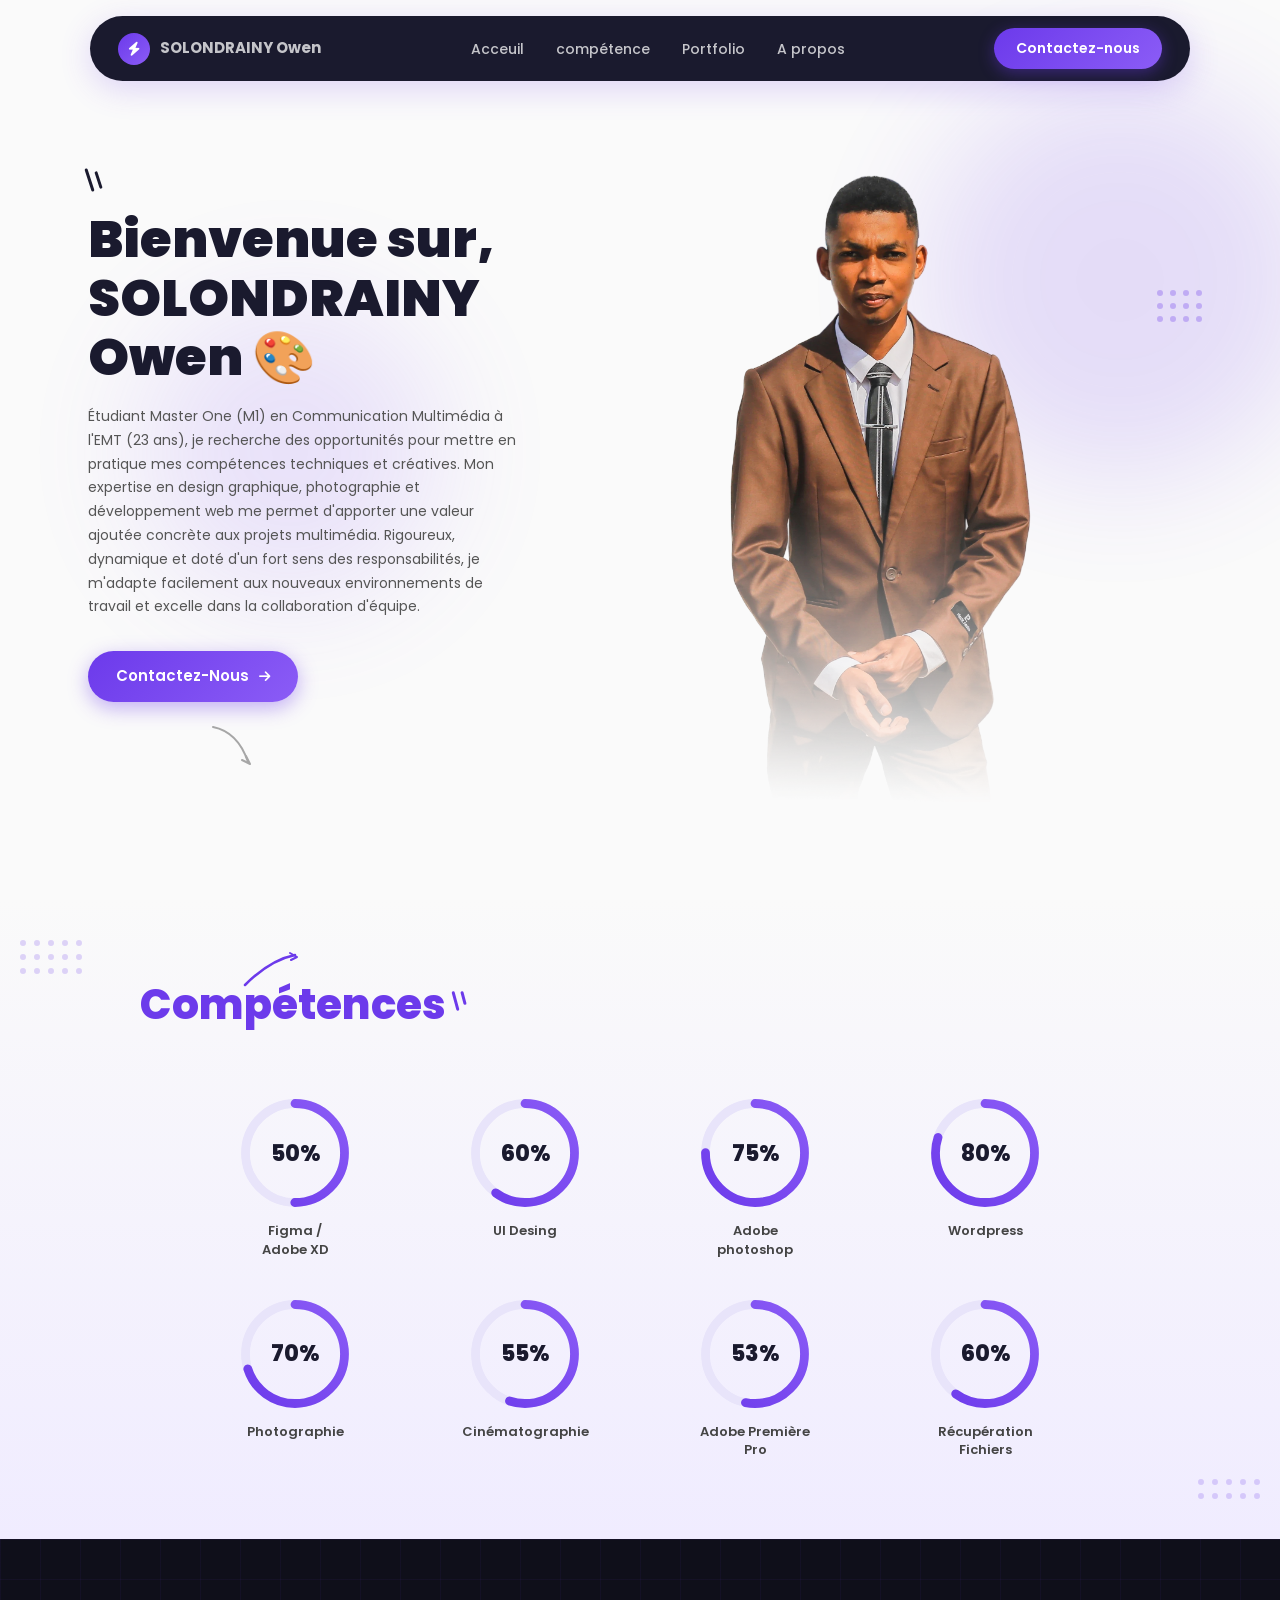
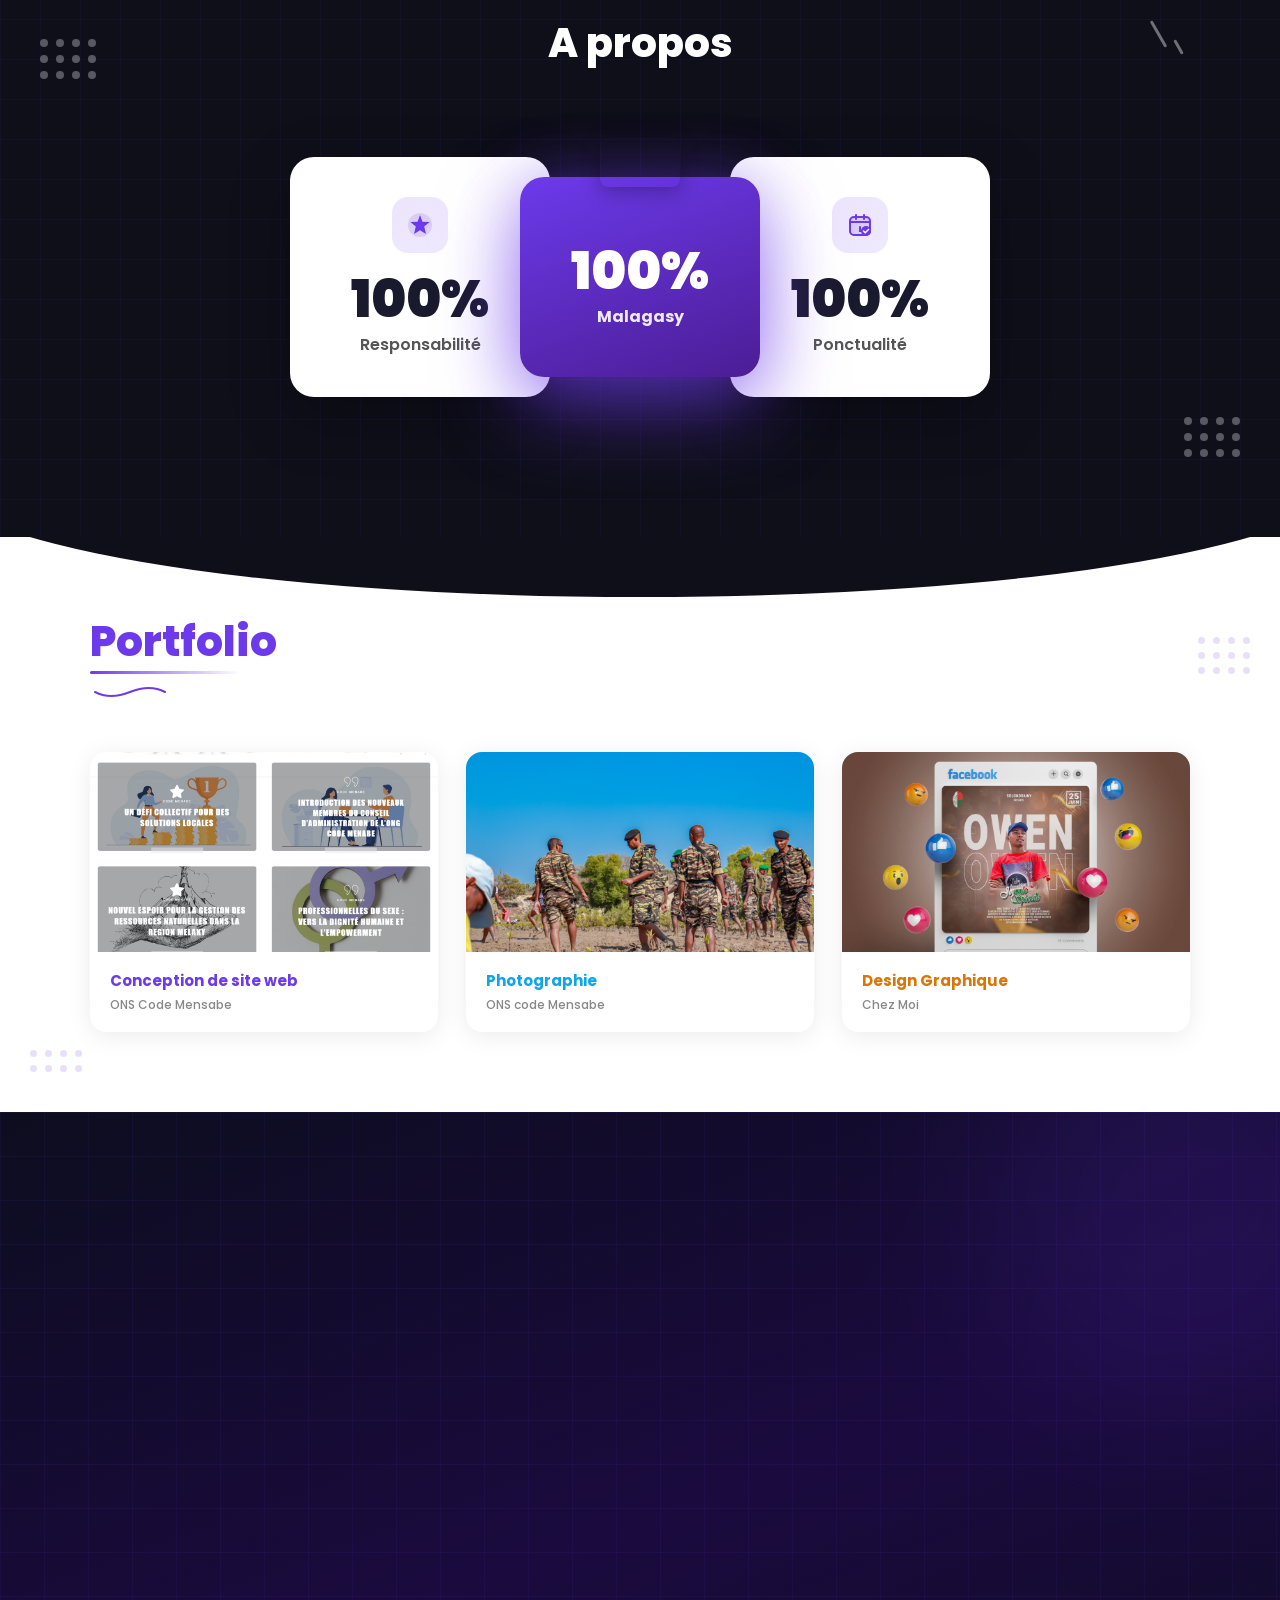
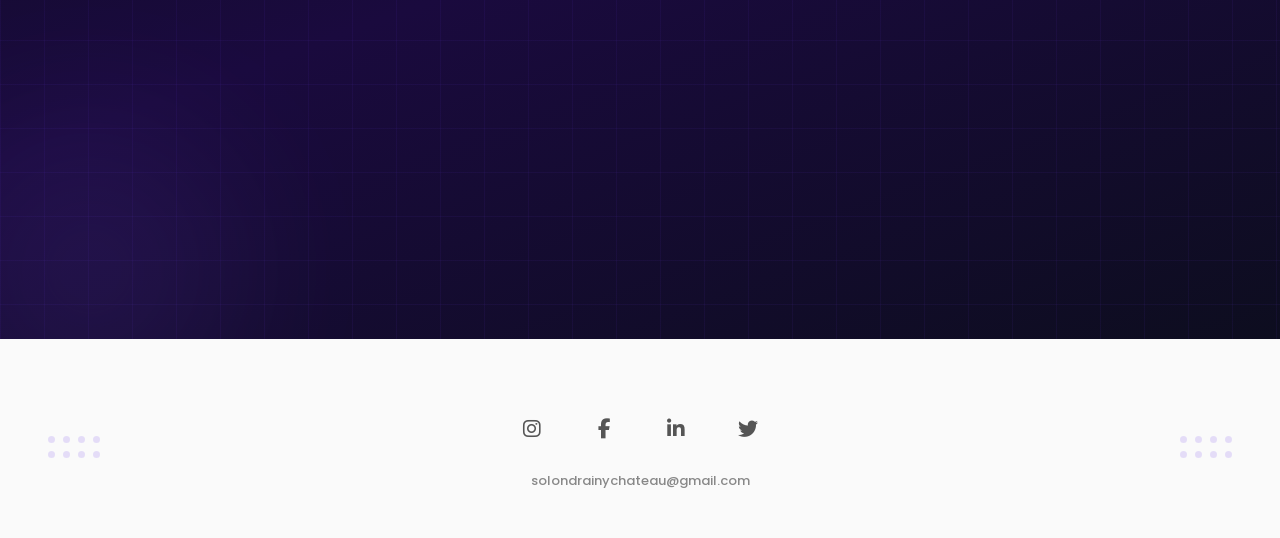
==== commit c22d6ca8: "Update index.html" ====
--- a/index.html
+++ b/index.html
@@ -76,7 +76,7 @@
 
     <!-- Right: illustration -->
     <div class="hero-right fade-up delay-2">
-      <img src="images/owends.png" alt="fond" style="position: absolute; left: 0; width: 85%; object-fit: cover; z-index: 0;">
+      <img src="owends.png" alt="fond" style="position: absolute; left: 0; width: 85%; object-fit: cover; z-index: 0;">
 
       <!-- Background dots -->
       <div style="position:absolute;top:10px;right:-10px;display:grid;grid-template-columns:repeat(4,1fr);gap:7px;opacity:0.3;" >
@@ -309,7 +309,7 @@
       <!-- Card 1: Conception de site web -->
       <div class="portfolio-card fade-up delay-1">
         <div class="portfolio-card-img">
-          <div class="img-placeholder" style="background-image: url(images/Actualites.jpeg); background-size: cover; background-position: center;" >
+          <div class="img-placeholder" style="background-image: url(Actualites.jpeg); background-size: cover; background-position: center;" >
           
           </div>
         </div>
@@ -322,7 +322,7 @@
       <!-- Card 2: Photographie -->
       <div class="portfolio-card fade-up delay-2">
         <div class="portfolio-card-img">
-          <div class="img-placeholder" style="background-image: url(images/IMG_0051.jpg); background-size: cover; background-position: center;" >
+          <div class="img-placeholder" style="background-image: url(IMG_0051.jpg); background-size: cover; background-position: center;" >
            
           </div>
         </div>
@@ -335,7 +335,7 @@
       <!-- Card 3: Design Graphique -->
       <div class="portfolio-card fade-up delay-3">
         <div class="portfolio-card-img">
-          <div class="img-placeholder" style="background-image: url(images/388.jpg); background-size: cover; background-position: center;" >
+          <div class="img-placeholder" style="background-image: url(388.jpg); background-size: cover; background-position: center;" >
 
           </div>
         </div>
@@ -487,4 +487,4 @@
 </footer>
 <script src="script.js"></script>
 </body>
-</html>+</html>
